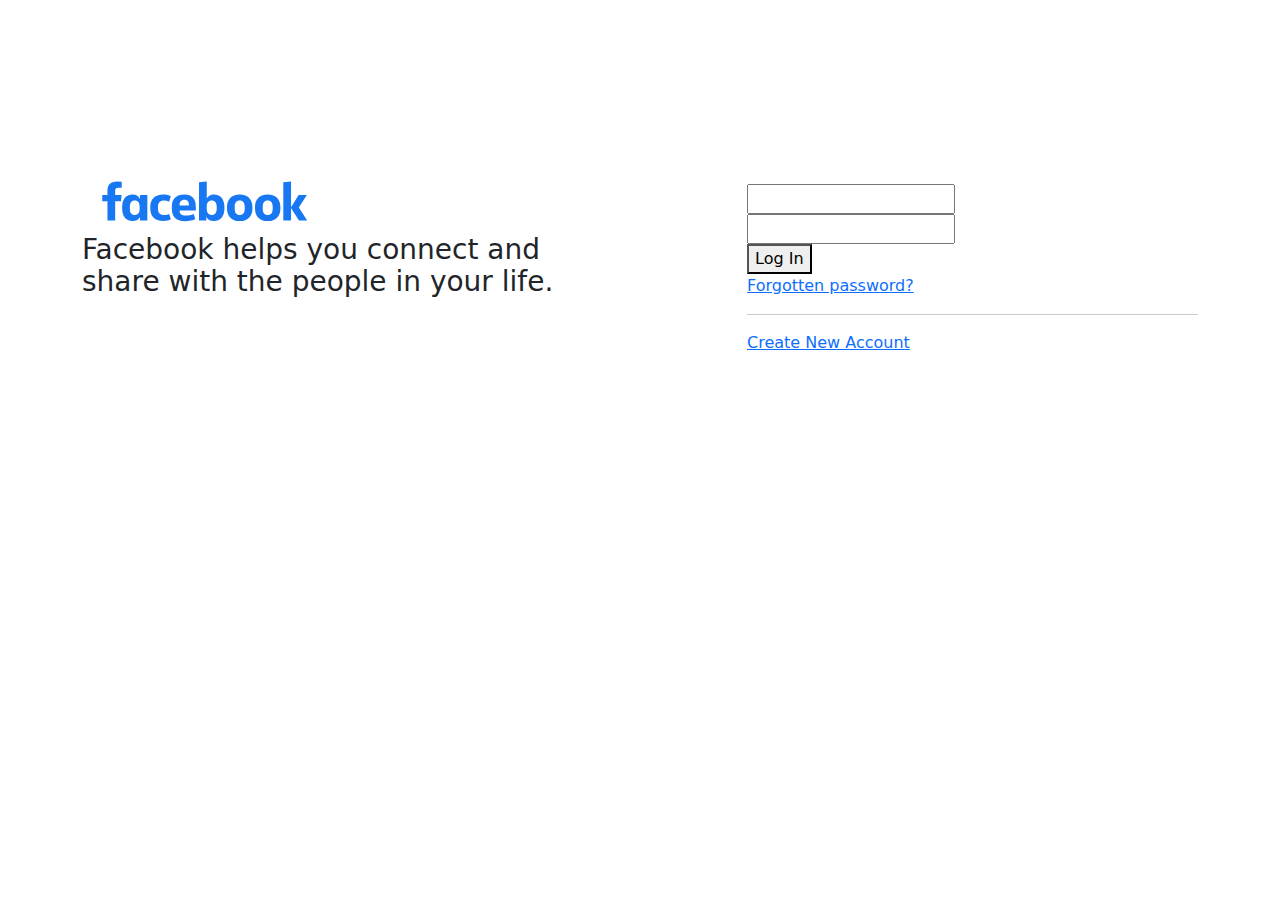
==== templates/login.html @ 1c0ca5dc "template-dev-1" ====
<!DOCTYPE html>
<html lang="en">
<head>
	<meta charset="UTF-8">
	<meta name="viewport" content="width=device-width, initial-scale=1.0">
	<!-- CSS only -->
	<link href="https://cdn.jsdelivr.net/npm/bootstrap@5.2.0-beta1/dist/css/bootstrap.min.css" rel="stylesheet">
	<!-- JavaScript Bundle with Popper -->
	<script src="https://cdn.jsdelivr.net/npm/bootstrap@5.2.0-beta1/dist/js/bootstrap.bundle.min.js"></script>

	<link rel="stylesheet" href="login.css">
	<title>Document</title>
</head>
<body>
<div class="container">
	<div class="content row">
		<div class="col-md-7">
			<img class="logo" src="logo.svg" alt="">
			<h2 class="title-text">Facebook helps you connect and share with the people in your life.</h2>
		</div>
		<div class="col-md-5">
			<div class="log-form">
			<form action="/">
				<input type="text"><br>
				<input type="password"><br>
				<button type="submit">Log In</button><br>
				<a href="#">Forgotten password?</a><br><hr>
				<a href="#">Create New Account</a>
			</form>
			</div>
		</div>
	</div>


</div>


</body>
</html>
---- templates/login.css ----
body{
	margin: 0;
	padding: 0;
	outline: 0;
}

.logo{
	width: 301px;
	height: 106px;
	margin: -28px;
	padding-bottom: 16px;
}
.title-text{
	    font-size: 28px;
    font-weight: normal;
    line-height: 32px;
    width: 500px;
}
.content{
padding-top: 184px;
}
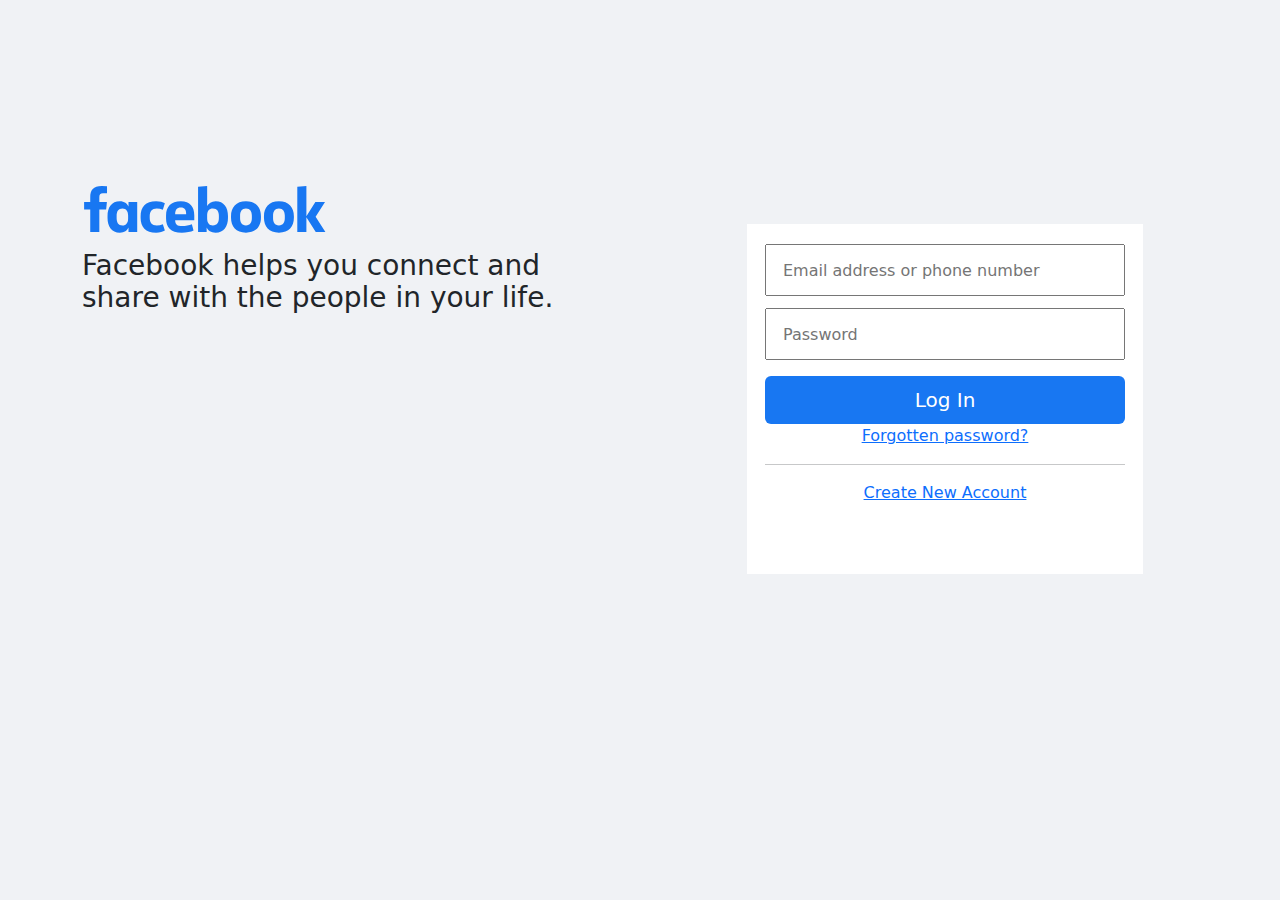
==== commit a2fd85c0: "log-form css#1" ====
--- a/templates/login.html
+++ b/templates/login.html
@@ -1,39 +1,35 @@
 <!DOCTYPE html>
 <html lang="en">
-<head>
-	<meta charset="UTF-8">
-	<meta name="viewport" content="width=device-width, initial-scale=1.0">
-	<!-- CSS only -->
-	<link href="https://cdn.jsdelivr.net/npm/bootstrap@5.2.0-beta1/dist/css/bootstrap.min.css" rel="stylesheet">
-	<!-- JavaScript Bundle with Popper -->
-	<script src="https://cdn.jsdelivr.net/npm/bootstrap@5.2.0-beta1/dist/js/bootstrap.bundle.min.js"></script>
+	<head>
+		<meta charset="UTF-8">
+		<meta name="viewport" content="width=device-width, initial-scale=1.0">
+		<!-- CSS only -->
+		<link href="https://cdn.jsdelivr.net/npm/bootstrap@5.2.0-beta1/dist/css/bootstrap.min.css" rel="stylesheet">
+		<!-- JavaScript Bundle with Popper -->
+		<script src="https://cdn.jsdelivr.net/npm/bootstrap@5.2.0-beta1/dist/js/bootstrap.bundle.min.js"></script>
+		<link rel="stylesheet" href="login.css">
+		<title>Document</title>
+	</head>
+	<body>
+		<div class="container">
+			<div class="content row">
+				<div class="col-md-7">
+					<img class="logo" src="logo.svg" alt="">
+					<h2 class="title-text">Facebook helps you connect and share with the people in your life.</h2>
+				</div>
+				<div class="col-md-5">
+					<div class="log-form">
+						<form action="/">
+							<input class="input" type="text" placeholder="Email address or phone number" aria-label="Email address or phone number"><br>
 
-	<link rel="stylesheet" href="login.css">
-	<title>Document</title>
-</head>
-<body>
-<div class="container">
-	<div class="content row">
-		<div class="col-md-7">
-			<img class="logo" src="logo.svg" alt="">
-			<h2 class="title-text">Facebook helps you connect and share with the people in your life.</h2>
-		</div>
-		<div class="col-md-5">
-			<div class="log-form">
-			<form action="/">
-				<input type="text"><br>
-				<input type="password"><br>
-				<button type="submit">Log In</button><br>
-				<a href="#">Forgotten password?</a><br><hr>
-				<a href="#">Create New Account</a>
-			</form>
+							<input class="input"placeholder="Password" aria-label="Password"type="password"><br>
+							<button class="button" type="submit">Log In</button><br>
+							<a href="#">Forgotten password?</a><br><hr>
+							<a href="#">Create New Account</a>
+						</form>
+					</div>
+				</div>
 			</div>
 		</div>
-	</div>
-
-
-</div>
-
-
-</body>
+	</body>
 </html>--- a/templates/login.css
+++ b/templates/login.css
@@ -2,26 +2,56 @@
 	margin: 0;
 	padding: 0;
 	outline: 0;
+	background-color: #f0f2f5;
 }
 
 .logo{
 	width: 301px;
 	height: 106px;
 	margin: -28px;
-	padding-bottom: 16px;
 }
 .title-text{
 	    font-size: 28px;
     font-weight: normal;
     line-height: 32px;
+    margin-top: 16px;
     width: 500px;
 }
 .content{
 padding-top: 184px;
 }
+.log-form{
+display: block;
+height: 350px;
+width: 396px;
+margin: 40px 0 0;
+padding: 20px 18px 28px;
+background-color: #fff;
+text-align: center;
+}
+.log-form .input{
+	width: 100%;
+	height: 52px;
+}
+.input:nth-child(3){
+	margin-top: 12px;
+	margin-bottom: 16px;
+}
+
+.log-form input{
+	padding: 14px 16px;
+}
+
+.button{
+background-color: #1877f2;
+    border: none;
+    border-radius: 6px;
+    font-size: 20px;
+    line-height: 48px;
+    padding: 0 16px;
+    width: 100% ;
+    color: #fff;
+}
 
 
 
-
-
-
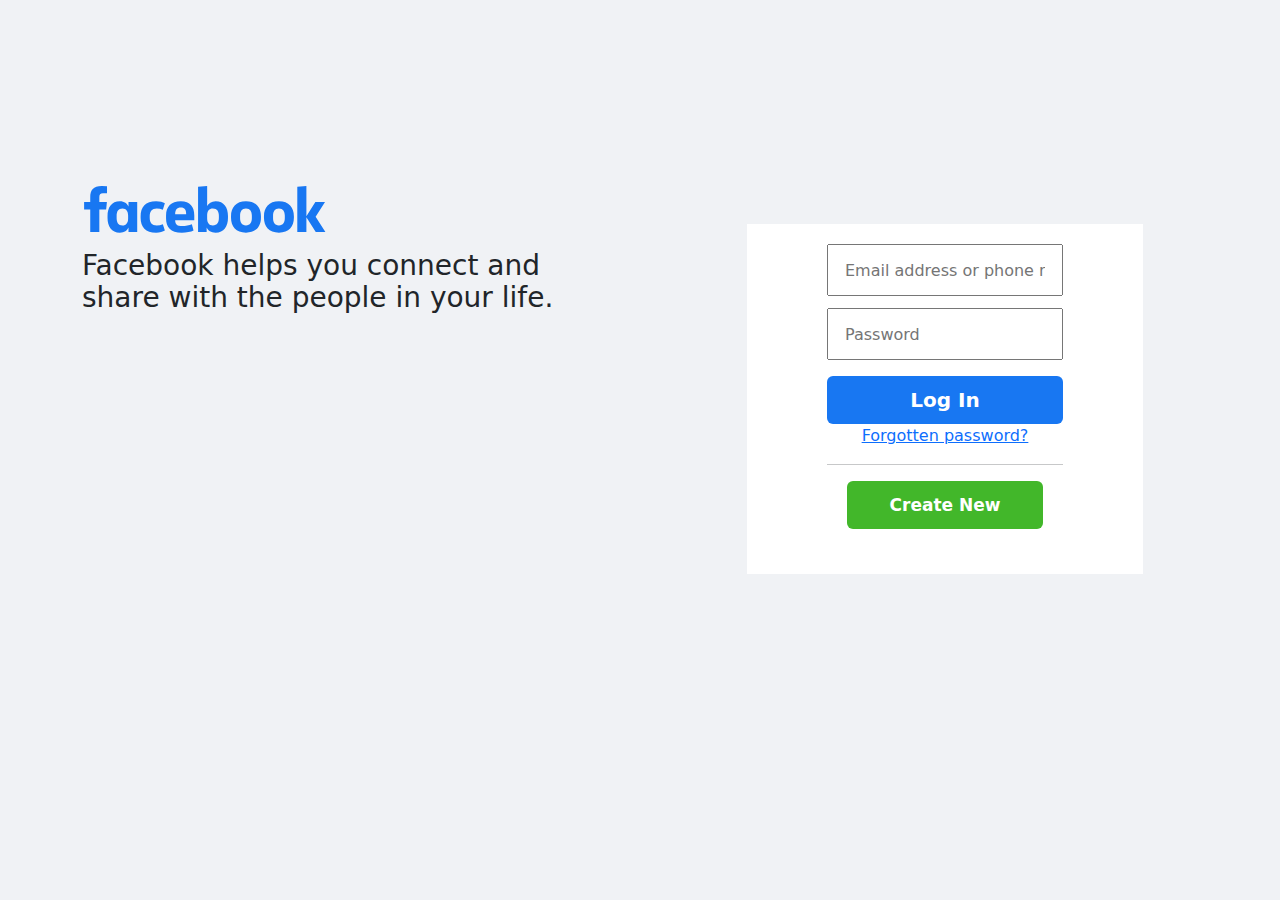
==== commit 2cc07930: "log-form css#2" ====
--- a/templates/login.html
+++ b/templates/login.html
@@ -25,7 +25,7 @@
 							<input class="input"placeholder="Password" aria-label="Password"type="password"><br>
 							<button class="button" type="submit">Log In</button><br>
 							<a href="#">Forgotten password?</a><br><hr>
-							<a href="#">Create New Account</a>
+							<button class="create-btn"><a href="#">Create New Account</a></button>
 						</form>
 					</div>
 				</div>
--- a/templates/login.css
+++ b/templates/login.css
@@ -28,6 +28,7 @@
 padding: 20px 18px 28px;
 background-color: #fff;
 text-align: center;
+justify-items: center;
 }
 .log-form .input{
 	width: 100%;
@@ -51,7 +52,21 @@
     padding: 0 16px;
     width: 100% ;
     color: #fff;
+    font-weight: bold;
 }
 
-
-
+.create-btn{
+	border: none;
+    border-radius: 6px;
+    font-size: 17px;
+    line-height: 48px;
+    padding: 0 16px;
+    width: 196px;
+    height: 48px;
+    background-color: #42b72a;
+}
+.create-btn a{
+	font-weight: bold;
+	text-decoration: none;
+	color: #fff;
+}